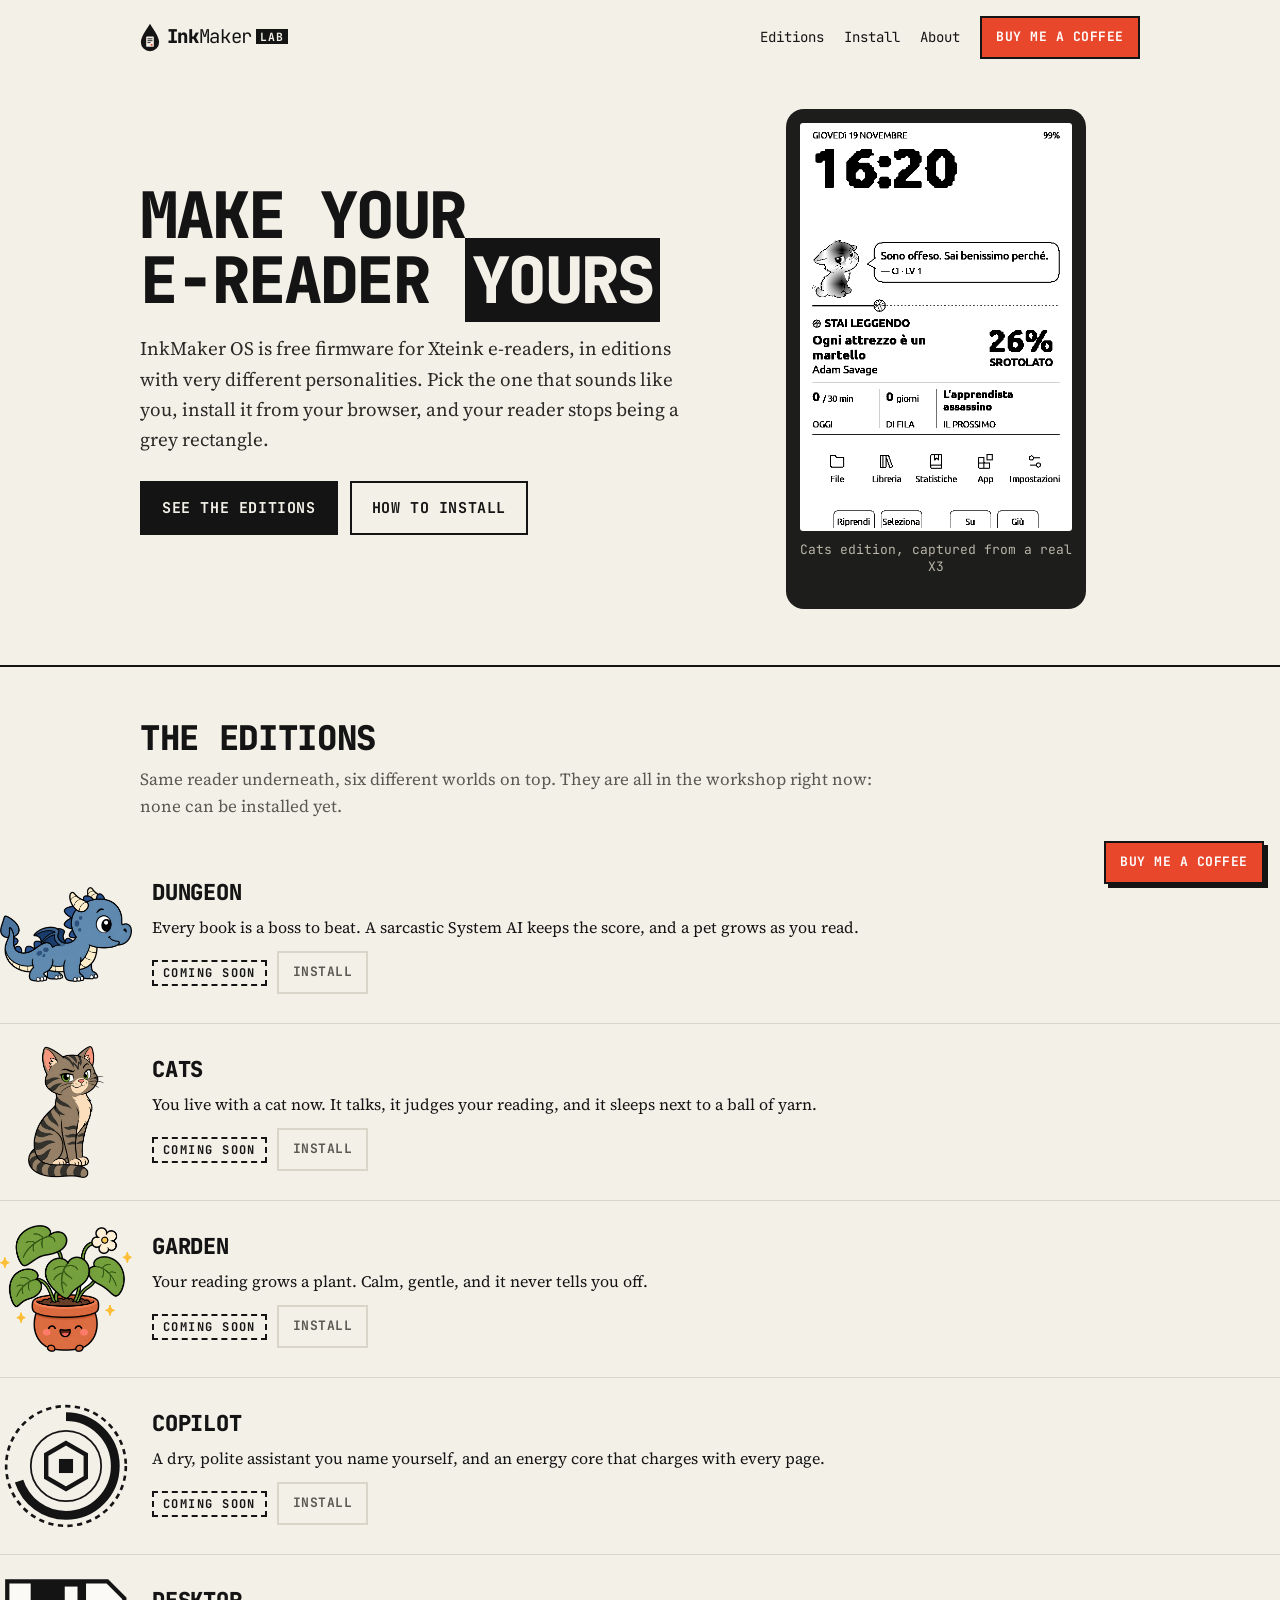
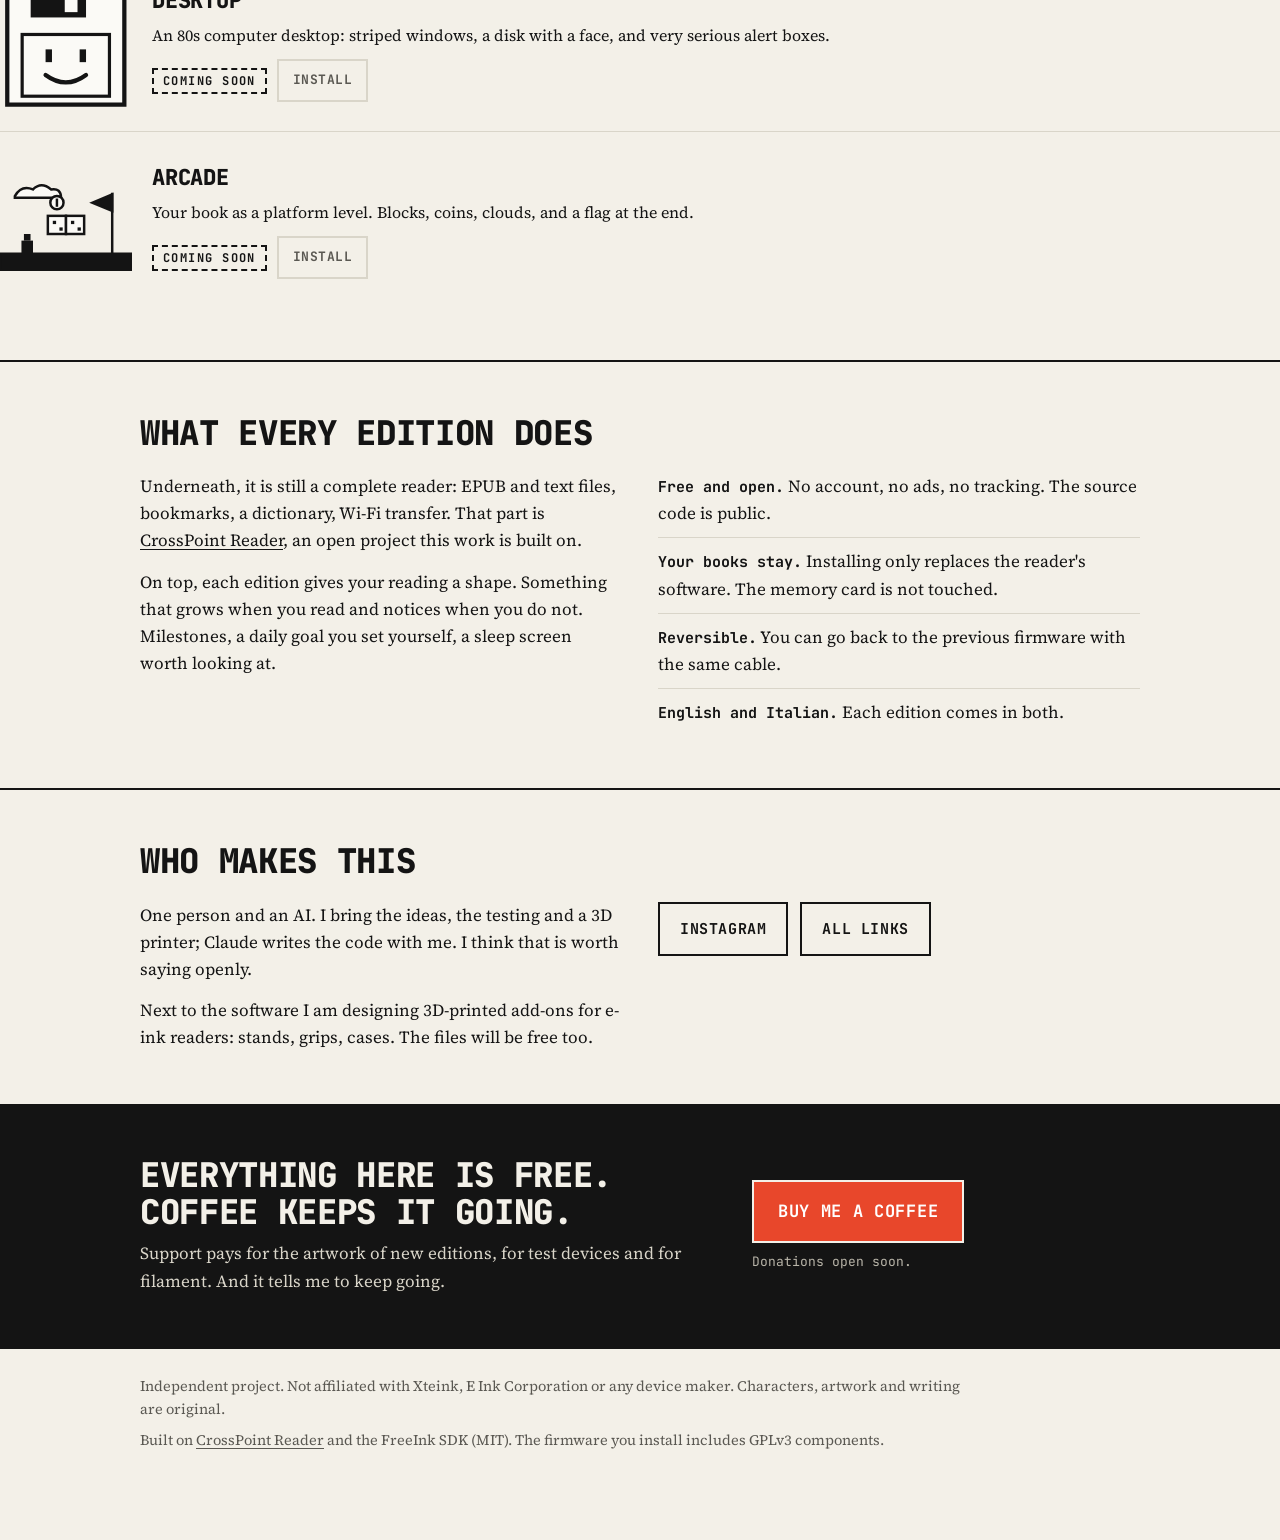
==== index.html @ 77ef28ae "Add files via upload" ====
<!doctype html>
<html lang="en">
<head>
<meta charset="utf-8">
<meta name="viewport" content="width=device-width, initial-scale=1">
<title>InkMaker Lab — free mods for e-ink readers</title>
<meta name="description" content="InkMaker Lab makes free, open firmware editions for Xteink e-readers: a pet that grows as you read, a cat with opinions, a plant, and more.">
<link rel="icon" type="image/svg+xml" href="brand/icon-dark.svg">
<link rel="stylesheet" href="brand/brand.css">
<link rel="stylesheet" href="brand/site.css">
</head>
<body data-home="">
<div class="wrap">
  <nav class="top">
    <a class="wm" href="./"><img src="brand/mark.svg" alt=""><span><b>Ink</b>Maker<span class="lab">Lab</span></span></a>
    <span class="links">
      <a class="hide-s" href="#editions">Editions</a>
      <a class="hide-s" href="flash.html">Install</a>
      <a class="hide-s" href="#about">About</a>
      <a class="btn red small" data-support href="#support">Buy me a coffee</a>
    </span>
  </nav>

  <div class="hero">
    <div>
      <h1>Make your e&#8209;reader <em>yours</em></h1>
      <p class="lead" style="margin-top:20px">InkMaker OS is free firmware for Xteink e-readers, in editions with very different personalities. Pick the one that sounds like you, install it from your browser, and your reader stops being a grey rectangle.</p>
      <div class="cta">
        <a class="btn" href="#editions">See the editions</a>
        <a class="btn ghost" href="flash.html">How to install</a>
      </div>
    </div>
    <figure class="device">
      <img src="img/schermo_cats.png" width="528" height="792" alt="The Cats edition home screen: a large clock, a kitten with a speech bubble saying it is offended, and the current book at 26 percent.">
      <figcaption style="color:#b9b5a9">Cats edition, captured from a real X3</figcaption>
    </figure>
  </div>
</div>

<section id="editions"><div class="wrap">
  <h2>The editions</h2>
  <p class="sub">Same reader underneath, six different worlds on top. They are all in the workshop right now: none can be installed yet.</p>
  <div class="editions" id="editions-list-wrap"><div id="editions" style="display:contents"></div></div>
</div></section>

<section><div class="wrap">
  <h2>What every edition does</h2>
  <div class="two">
    <div>
      <p>Underneath, it is still a complete reader: EPUB and text files, bookmarks, a dictionary, Wi-Fi transfer. That part is <a href="https://github.com/crosspoint-reader/crosspoint-reader">CrossPoint Reader</a>, an open project this work is built on.</p>
      <p>On top, each edition gives your reading a shape. Something that grows when you read and notices when you do not. Milestones, a daily goal you set yourself, a sleep screen worth looking at.</p>
    </div>
    <ul class="plain">
      <li><b>Free and open.</b> No account, no ads, no tracking. The source code is public.</li>
      <li><b>Your books stay.</b> Installing only replaces the reader's software. The memory card is not touched.</li>
      <li><b>Reversible.</b> You can go back to the previous firmware with the same cable.</li>
      <li><b>English and Italian.</b> Each edition comes in both.</li>
    </ul>
  </div>
</div></section>

<section id="about"><div class="wrap">
  <h2>Who makes this</h2>
  <div class="two">
    <div>
      <p>One person and an AI. I bring the ideas, the testing and a 3D printer; Claude writes the code with me. I think that is worth saying openly.</p>
      <p>Next to the software I am designing 3D-printed add-ons for e-ink readers: stands, grips, cases. The files will be free too.</p>
    </div>
    <div class="cta" style="display:flex;gap:12px;flex-wrap:wrap;align-content:start">
      <a class="btn ghost" data-link="instagram" href="#" hidden>Instagram</a>
      <a class="btn ghost" data-link="github" href="#" hidden>Source code</a>
      <a class="btn ghost" data-link="makerworld" href="#" hidden>3D prints</a>
      <a class="btn ghost" href="links/">All links</a>
    </div>
  </div>
</div></section>

<section class="support" id="support"><div class="wrap">
  <div>
    <h2>Everything here is free. Coffee keeps it going.</h2>
    <p>Support pays for the artwork of new editions, for test devices and for filament. And it tells me to keep going.</p>
  </div>
  <div>
    <a class="btn red" data-support href="#support">Buy me a coffee</a>
    <p class="note" data-support-note>Donations open soon.</p>
  </div>
</div></section>

<footer><div class="wrap">
  <p>Independent project. Not affiliated with Xteink, E Ink Corporation or any device maker. Characters, artwork and writing are original.</p>
  <p>Built on <a href="https://github.com/crosspoint-reader/crosspoint-reader">CrossPoint Reader</a> and the FreeInk SDK (MIT). The firmware you install includes GPLv3 components. <a data-link="github" href="#" hidden>The full source is public.</a></p>
</div></footer>

<a class="btn red small float" data-support href="#support">Buy me a coffee</a>

<script src="brand/links.js"></script>
<script src="brand/editions.js"></script>
<script src="brand/site.js"></script>
</body>
</html>
---- brand/brand.css ----
/* InkMaker Lab — brand tokens and shared pieces (site, link page, post templates).
   Source of truth: 03_SITO/brand/brand.css */
@import url("https://fonts.googleapis.com/css2?family=JetBrains+Mono:wght@400;700;800&family=Source+Serif+4:ital,opsz,wght@0,8..60,400;0,8..60,600;1,8..60,400&display=swap");

:root {
  --paper: #F3F0E8;   /* page background: unbleached paper */
  --card:  #FBFAF6;   /* raised surfaces */
  --ink:   #141414;   /* text, frames, title bands */
  --mid:   #5A5852;   /* secondary text */
  --soft:  #D9D5C9;
  --line:  #141414;   /* frames */   /* hairlines */
  --red:   #E8472B;   /* the second ink: one accent per view (support button, one pixel) */
  --red-text: #C2361C;/* red for small text on paper (contrast) */
  --mono: "JetBrains Mono", ui-monospace, "SF Mono", Menlo, Consolas, monospace;
  --serif: "Source Serif 4", Georgia, "Iowan Old Style", serif;
}

/* Wordmark: Ink (extra bold) + Maker (regular) + Lab (small inverted box), with the drop mark */
.wm { display:inline-flex; align-items:center; gap:.38em; font-family:var(--mono); font-weight:400;
      letter-spacing:-.02em; color:var(--ink); text-decoration:none; white-space:nowrap; }
.wm img { height:1.5em; width:auto; display:block; }
.wm b { font-weight:800; }
.wm.inv { color:var(--paper); }
/* "Lab": small inverted box after the name (same idea as the inverted word in headlines) */
.lab { display:inline-block; font-family:var(--mono); font-weight:700; font-size:.6em; letter-spacing:.08em;
       text-transform:uppercase; line-height:1; padding:.16em .34em .14em; margin-left:.4em; vertical-align:.2em;
       background:var(--ink); color:var(--paper); }
.wm.inv .lab { background:var(--paper); color:var(--ink); }

/* "System window": black title band over a framed card */
.win { border:2px solid var(--ink); background:var(--card); }
.win > header { background:var(--ink); color:var(--paper); font-family:var(--mono); font-size:13px; font-weight:700;
                letter-spacing:.12em; padding:6px 12px; text-transform:uppercase; display:flex; justify-content:space-between; gap:10px; }

.btn { display:inline-block; font-family:var(--mono); font-size:15px; font-weight:700; letter-spacing:.04em; text-transform:uppercase;
       text-decoration:none; padding:13px 20px; border:2px solid var(--ink); background:var(--ink); color:var(--paper); cursor:pointer; }
.btn.ghost { background:transparent; color:var(--ink); }
.btn.red { background:var(--red); border-color:var(--ink); color:#fff; }
.btn:hover { transform:translate(-1px,-1px); box-shadow:3px 3px 0 var(--ink); }
.px { display:inline-block; width:.55em; height:.55em; background:var(--red); vertical-align:baseline; }
---- brand/site.css ----
/* InkMaker Lab — layout of the site pages (index, flash). Tokens and shared pieces: brand.css */
* { box-sizing:border-box; }
[hidden] { display:none !important; }
html { scroll-behavior:smooth; }
body { margin:0; background:var(--paper); color:var(--ink); font:17px/1.6 var(--serif); -webkit-font-smoothing:antialiased; }
::selection { background:var(--ink); color:var(--paper); }
a { color:inherit; text-underline-offset:3px; }
:focus-visible { outline:3px solid var(--red); outline-offset:3px; }
.wrap { max-width:1040px; margin:0 auto; padding:0 20px; }
h1, h2, h3 { font-family:var(--mono); text-wrap:balance; margin:0; }
h1 { font-weight:800; font-size:clamp(36px, 6.4vw, 64px); line-height:1.02; letter-spacing:-.03em; text-transform:uppercase; }
h1 em { font-style:normal; background:var(--ink); color:var(--paper); padding:0 .12em; }
h2 { font-weight:800; font-size:clamp(24px, 3.4vw, 34px); line-height:1.1; letter-spacing:-.01em; text-transform:uppercase; }
h3 { font-weight:800; font-size:22px; letter-spacing:-.01em; text-transform:uppercase; }
p { margin:0; }
.lead { font-size:19px; max-width:33em; color:#2a2925; }
.sub { color:var(--mid); max-width:44em; margin-top:10px; }

nav.top { display:flex; align-items:center; justify-content:space-between; gap:14px; padding:16px 0; font-family:var(--mono); font-size:14px; }
nav.top .wm { font-size:19px; }
nav.top .links { display:flex; gap:20px; align-items:center; }
nav.top .links a { text-decoration:none; }
nav.top .links a:hover, nav.top .links a[aria-current="page"] { text-decoration:underline; text-decoration-thickness:2px; }
.btn.small { font-size:13px; padding:9px 14px; }

.hero { display:grid; grid-template-columns:1.15fr .85fr; gap:40px; align-items:center; padding:34px 0 56px; }
.hero > * { min-width:0; }
.hero .cta { display:flex; gap:12px; flex-wrap:wrap; margin-top:26px; }
.device { width:min(100%, 300px); margin:0 auto; background:#1d1d1b; padding:14px 14px 34px; border-radius:18px; }
.device img { display:block; width:100%; height:auto; image-rendering:auto; border-radius:3px; }
.device figcaption { font:400 13px var(--mono); color:var(--mid); text-align:center; margin-top:10px; }
figure { margin:0; }

section { padding:52px 0; border-top:2px solid var(--ink); }

/* Editions: a catalogue of rows, not a grid of cards */
.editions { margin-top:26px; display:grid; grid-template-columns:1fr 1fr; column-gap:36px; }
.ed { display:grid; grid-template-columns:132px 1fr; gap:20px; align-items:center; padding:22px 0; border-top:1px solid var(--soft); }
.ed:nth-child(-n+2) { border-top:0; }
.ed .art { height:132px; display:flex; align-items:center; justify-content:center; }
.ed .art img, .ed .art svg { max-width:100%; max-height:132px; width:auto; height:auto; display:block; }
.ed p { font-size:16px; line-height:1.45; margin-top:6px; }
.ed .row { display:flex; gap:10px; align-items:center; margin-top:12px; flex-wrap:wrap; }
.tag { display:inline-block; font:700 12px var(--mono); letter-spacing:.12em; text-transform:uppercase; border:2px dashed var(--ink); padding:3px 9px; }
.tag.ready { border-style:solid; background:var(--ink); color:var(--paper); }
.btn[aria-disabled="true"] { background:transparent; color:var(--mid); border-color:var(--soft); cursor:not-allowed; pointer-events:none; }

.two { display:grid; grid-template-columns:1fr 1fr; gap:36px; align-items:start; margin-top:22px; }
.two > * { min-width:0; }
.two p + p { margin-top:14px; }
ul.plain { list-style:none; margin:0; padding:0; }
ul.plain li { padding:10px 0; border-top:1px solid var(--soft); }
ul.plain li:first-child { border-top:0; padding-top:0; }
ul.plain b { font-family:var(--mono); font-size:15px; }

.support { background:var(--ink); color:var(--paper); border-top:0; }
.support .wrap { display:grid; grid-template-columns:1.2fr .8fr; gap:30px; align-items:center; }
.support h2 { color:var(--paper); }
.support p { color:#d9d5c9; margin-top:10px; max-width:34em; }
.support .btn.red { border-color:var(--paper); font-size:17px; padding:16px 24px; }
.support .note { font:400 13px var(--mono); color:#b9b5a9; margin-top:10px; }

/* The support button that follows you on every page */
.float { position:fixed; right:16px; bottom:16px; z-index:20; box-shadow:4px 4px 0 var(--ink); }

footer { border-top:2px solid var(--ink); padding:26px 0 80px; font-size:14.5px; color:var(--mid); }
footer p { max-width:58em; margin-bottom:8px; }

/* Install page */
.pick { display:grid; gap:10px; margin-top:14px; }
.pick.cols2 { grid-template-columns:1fr 1fr; }
.pick.cols3 { grid-template-columns:repeat(3, 1fr); }
.opt { position:relative; display:block; border:2px solid var(--ink); background:var(--card); padding:14px 16px; cursor:pointer; }
.opt input { position:absolute; opacity:0; inset:0; cursor:pointer; }
.opt b { font:800 17px var(--mono); text-transform:uppercase; display:block; }
.opt small { display:block; font-size:14px; color:var(--mid); line-height:1.35; margin-top:3px; }
.opt:has(input:checked) { background:var(--ink); color:var(--paper); }
.opt:has(input:checked) small { color:#d9d5c9; }
.opt:has(input:focus-visible) { outline:3px solid var(--red); outline-offset:3px; }
.opt:has(input:disabled) { border-style:dashed; background:transparent; color:var(--mid); cursor:not-allowed; }
.step { padding:28px 0; border-top:1px solid var(--soft); }
.step:first-of-type { border-top:0; padding-top:8px; }
.step h3 span { display:inline-block; background:var(--ink); color:var(--paper); padding:0 .4em; margin-right:.5em; }
.go { margin-top:18px; display:flex; gap:16px; align-items:center; flex-wrap:wrap; }
.go .msg { font-size:15.5px; color:var(--mid); max-width:30em; }
esp-web-install-button button { font:700 16px var(--mono); letter-spacing:.04em; text-transform:uppercase; padding:15px 24px; border:2px solid var(--ink); background:var(--ink); color:var(--paper); cursor:pointer; }
.callout { border:2px dashed var(--ink); padding:14px 16px; font-size:15.5px; margin-top:16px; }
.callout b { font-family:var(--mono); font-size:13.5px; letter-spacing:.06em; text-transform:uppercase; }
details { border-bottom:1px solid var(--soft); padding:12px 0; }
details summary { cursor:pointer; font:700 15.5px var(--mono); }
details p { margin:8px 0 2px; max-width:48em; }

@media (max-width:860px) {
  .hero, .two, .support .wrap, .editions { grid-template-columns:1fr; }
  .ed:nth-child(2) { border-top:1px solid var(--soft); }
  .pick.cols3 { grid-template-columns:1fr; }
  nav.top .links a.hide-s { display:none; }
  body { font-size:16.5px; }
  .ed { grid-template-columns:96px 1fr; gap:16px; }
  .ed .art { height:96px; } .ed .art img, .ed .art svg { max-height:96px; }
}
@media (max-width:520px) { .pick.cols2 { grid-template-columns:1fr; } }
@media (prefers-reduced-motion:reduce) { html { scroll-behavior:auto; } .btn:hover { transform:none; } }
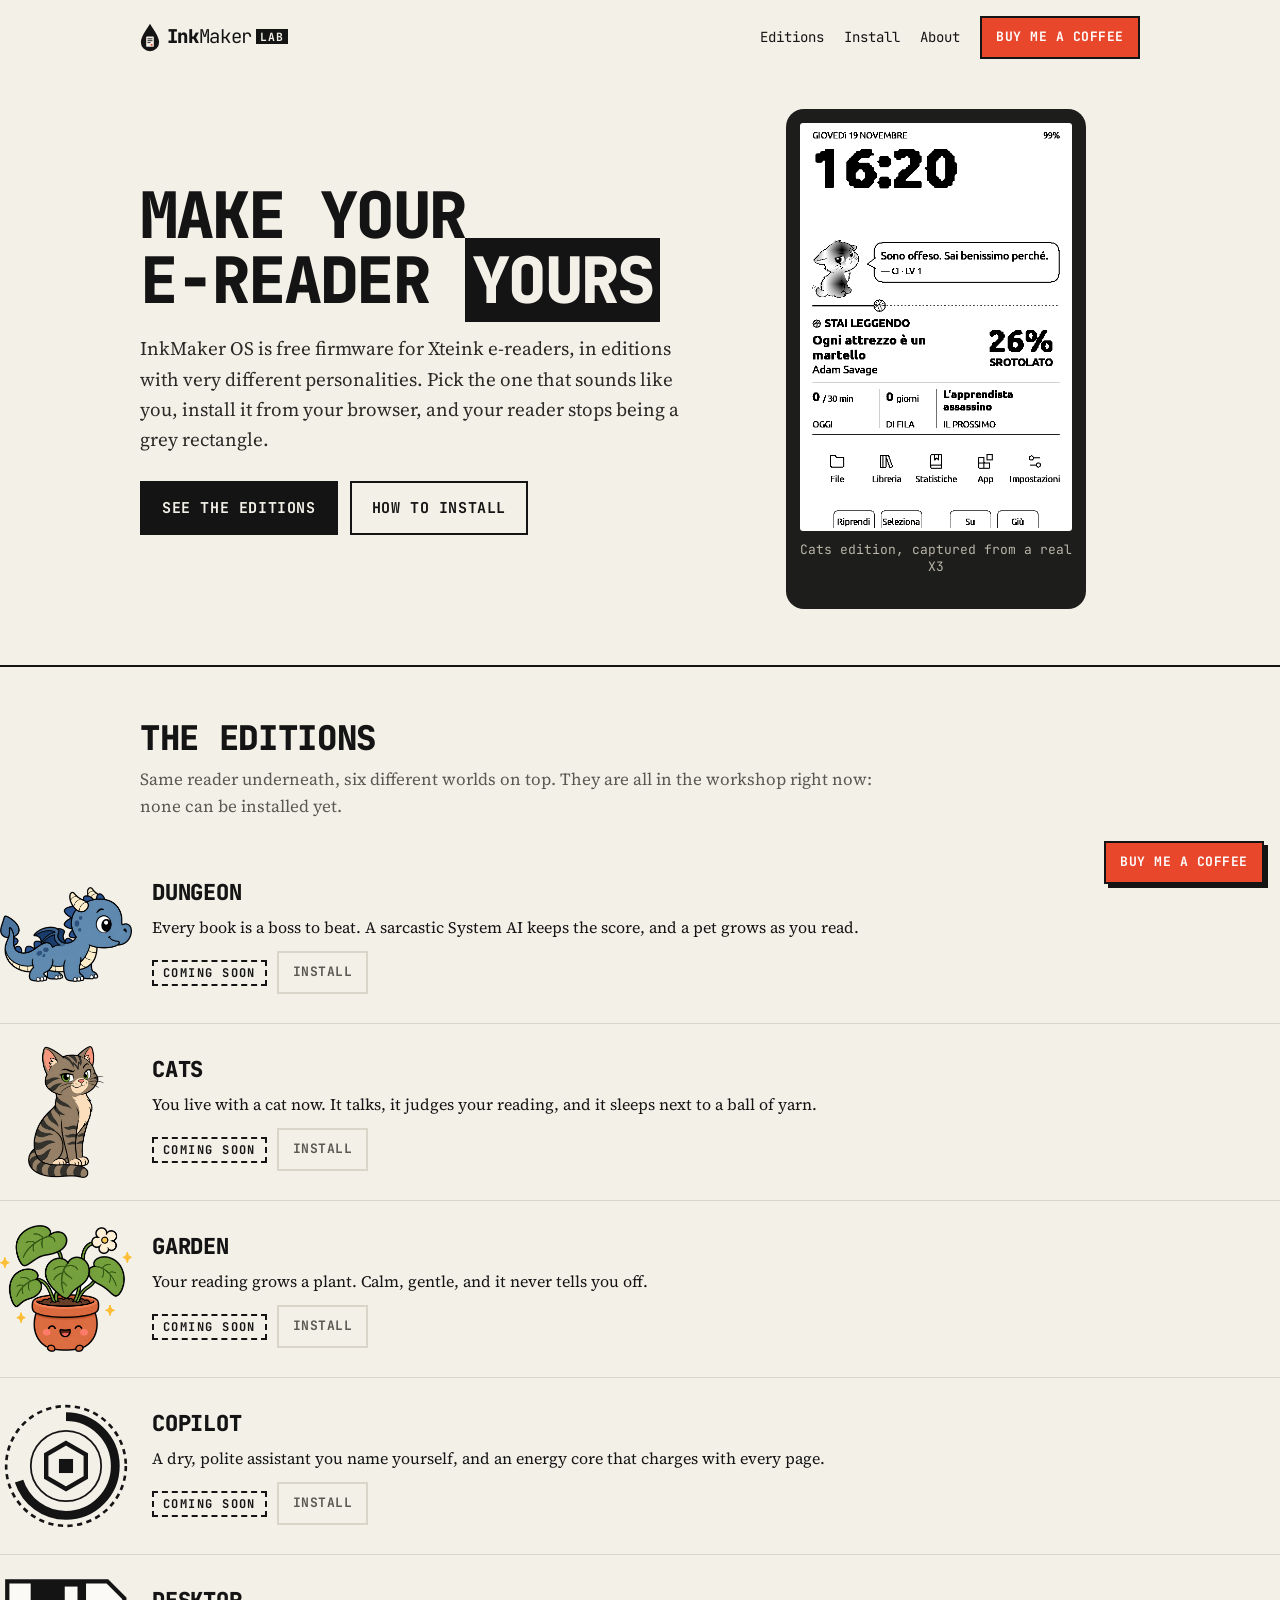
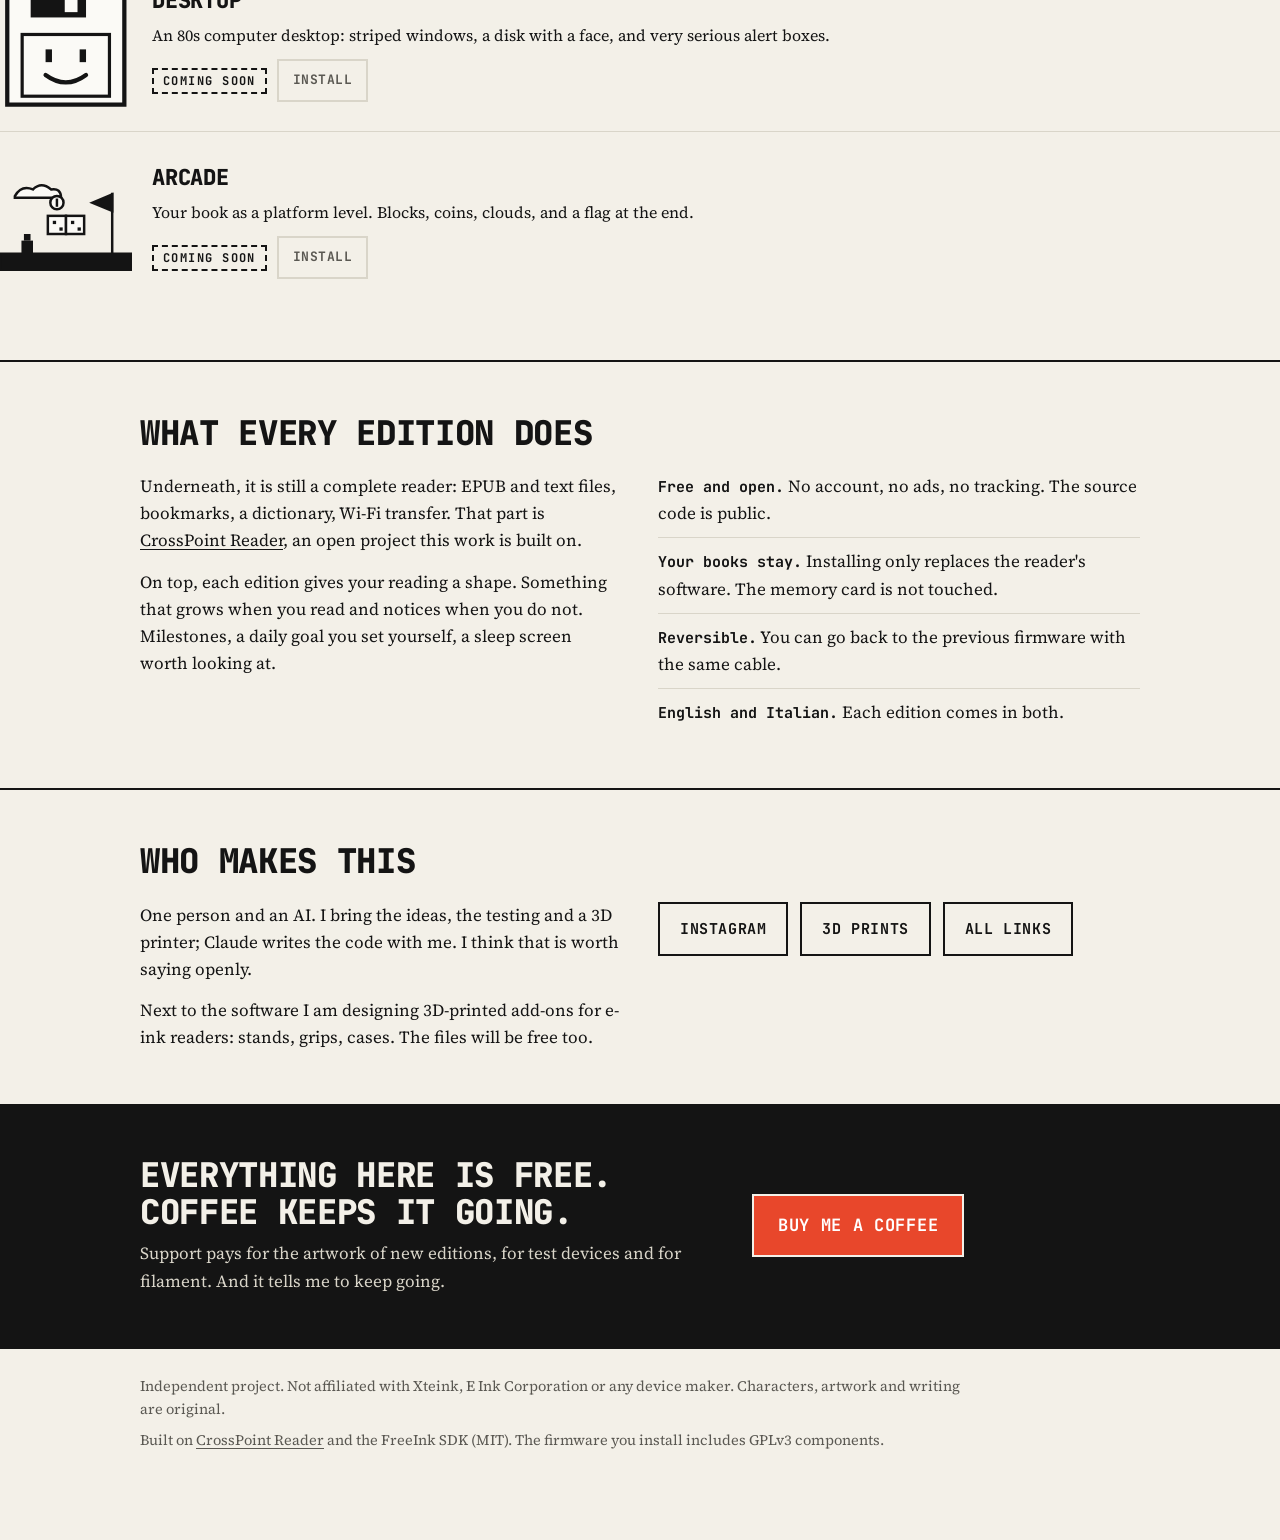
==== commit 6917028a: "Add files via upload" ====
--- a/index.html
+++ b/index.html
@@ -40,7 +40,7 @@
 <section id="editions"><div class="wrap">
   <h2>The editions</h2>
   <p class="sub">Same reader underneath, six different worlds on top. They are all in the workshop right now: none can be installed yet.</p>
-  <div class="editions" id="editions-list-wrap"><div id="editions" style="display:contents"></div></div>
+  <div class="editions" id="editions-list"></div>
 </div></section>
 
 <section><div class="wrap">
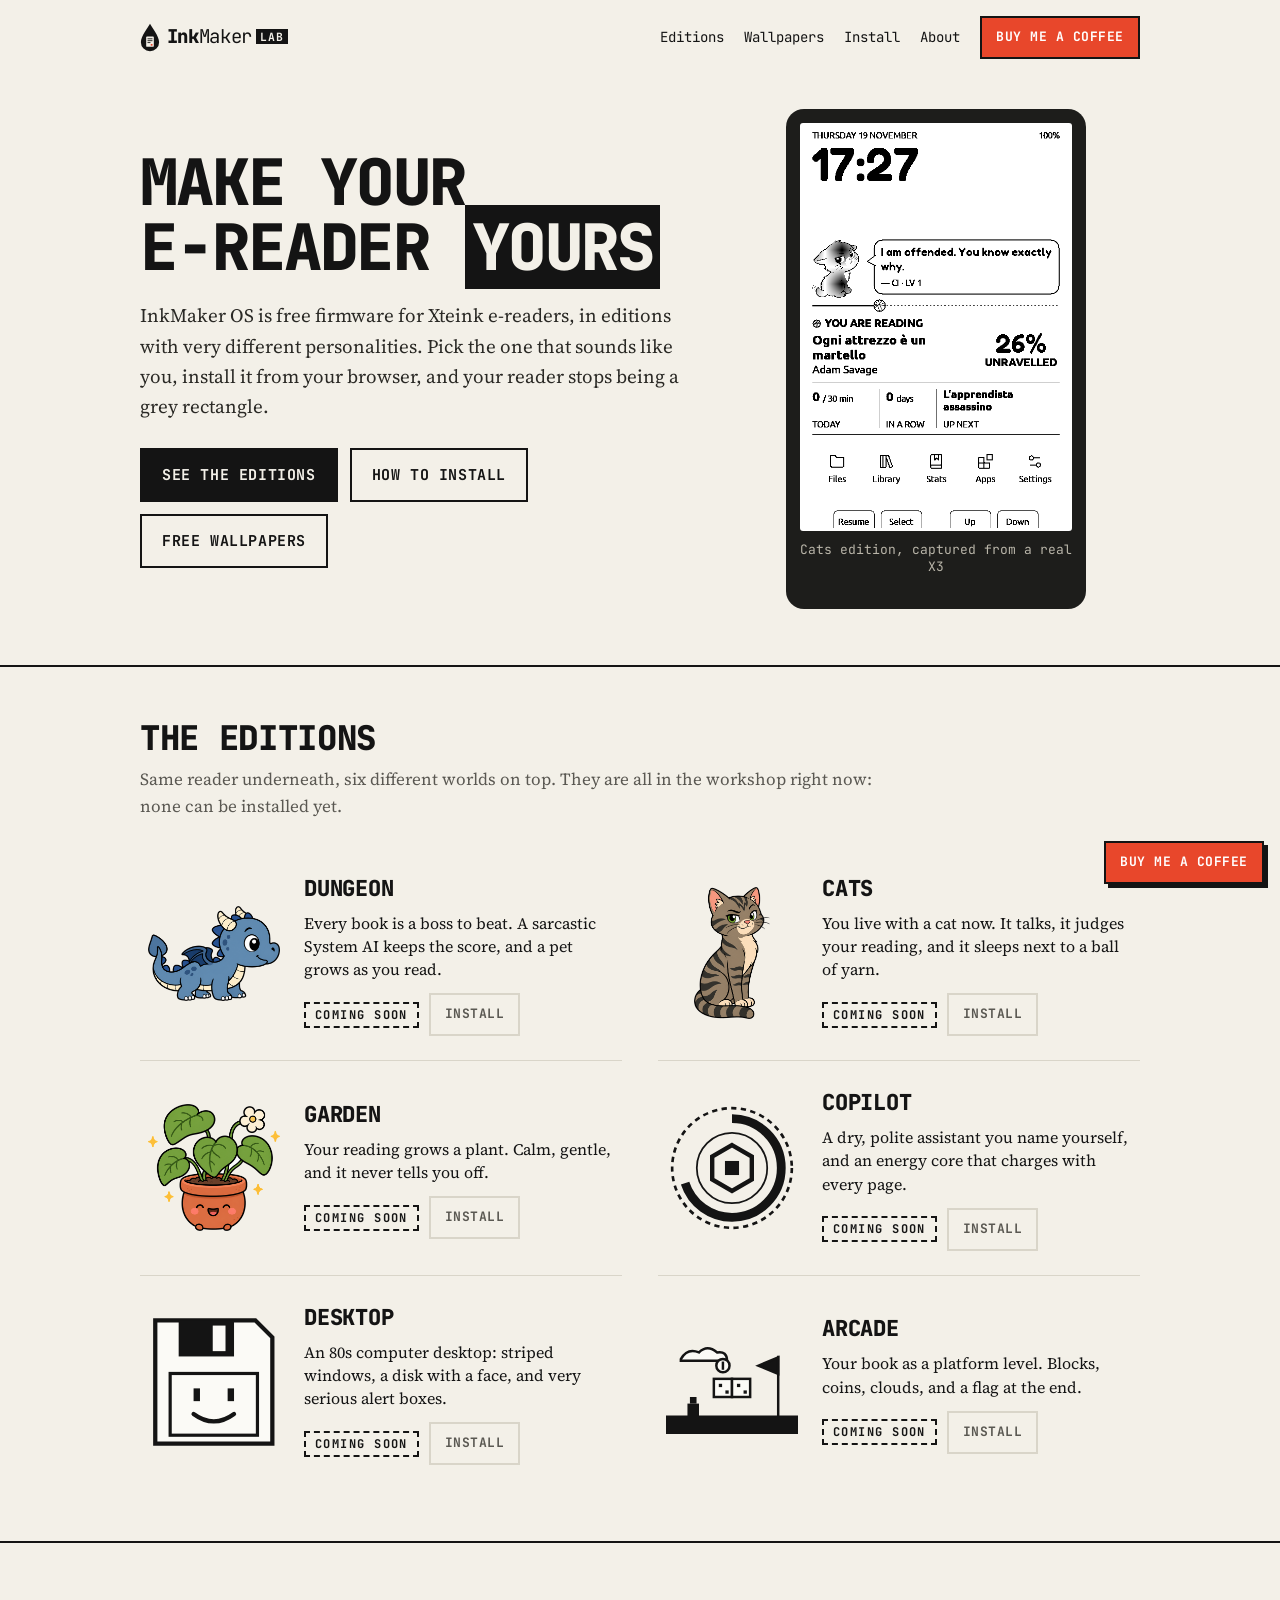
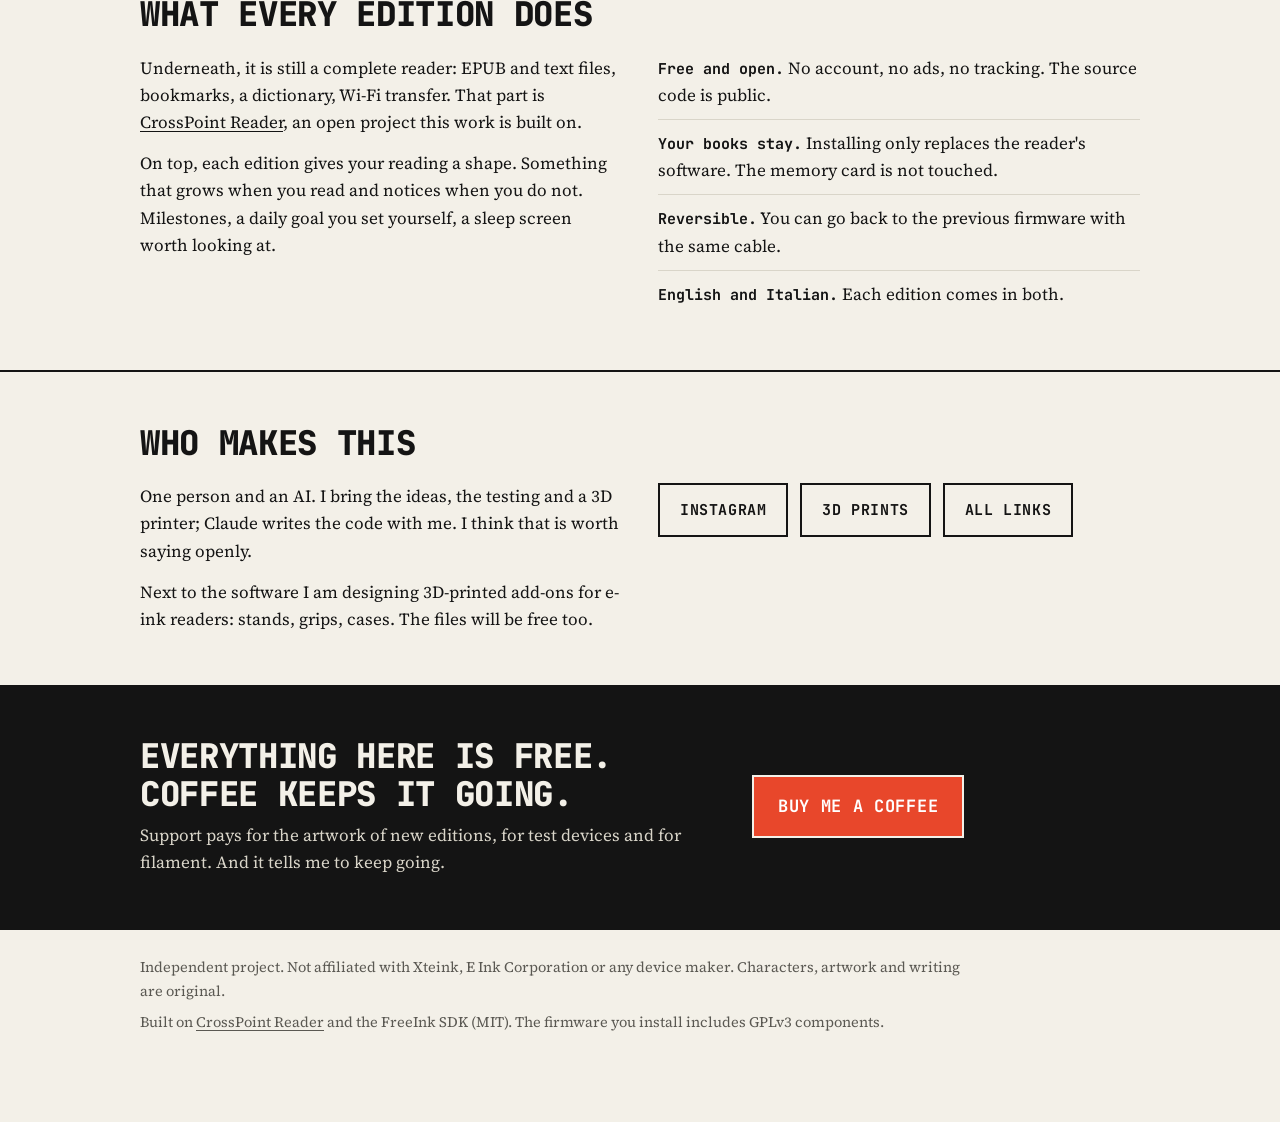
==== commit e6e31567: "Nuova sezione Wallpapers: 30 sfondi per Xteink X3" ====
--- a/index.html
+++ b/index.html
@@ -15,6 +15,7 @@
     <a class="wm" href="./"><img src="brand/mark.svg" alt=""><span><b>Ink</b>Maker<span class="lab">Lab</span></span></a>
     <span class="links">
       <a class="hide-s" href="#editions">Editions</a>
+      <a class="hide-s" href="wallpapers.html">Wallpapers</a>
       <a class="hide-s" href="flash.html">Install</a>
       <a class="hide-s" href="#about">About</a>
       <a class="btn red small" data-support href="#support">Buy me a coffee</a>
@@ -28,6 +29,7 @@
       <div class="cta">
         <a class="btn" href="#editions">See the editions</a>
         <a class="btn ghost" href="flash.html">How to install</a>
+        <a class="btn ghost" href="wallpapers.html">Free wallpapers</a>
       </div>
     </div>
     <figure class="device">
--- a/brand/site.css
+++ b/brand/site.css
@@ -35,7 +35,7 @@
 
 /* Editions: a catalogue of rows, not a grid of cards */
 .editions { margin-top:26px; display:grid; grid-template-columns:1fr 1fr; column-gap:36px; }
-.ed { display:grid; grid-template-columns:132px 1fr; gap:20px; align-items:center; padding:22px 0; border-top:1px solid var(--soft); }
+.ed { display:grid; grid-template-columns:132px 1fr; gap:24px; align-items:center; padding:24px 8px; border-top:1px solid var(--soft); }
 .ed:nth-child(-n+2) { border-top:0; }
 .ed .art { height:132px; display:flex; align-items:center; justify-content:center; }
 .ed .art img, .ed .art svg { max-width:100%; max-height:132px; width:auto; height:auto; display:block; }
@@ -101,3 +101,37 @@
 }
 @media (max-width:520px) { .pick.cols2 { grid-template-columns:1fr; } }
 @media (prefers-reduced-motion:reduce) { html { scroll-behavior:auto; } .btn:hover { transform:none; } }
+
+/* Wallpapers page */
+.wp-head { padding:26px 0 30px; }
+.wp-controls { display:grid; grid-template-columns:1.3fr 1fr; gap:28px; padding:24px 0; border-top:2px solid var(--ink); }
+.wp-controls fieldset { border:0; margin:0; padding:0; min-width:0; }
+.wp-controls legend { font:700 13px var(--mono); letter-spacing:.12em; text-transform:uppercase; padding:0; }
+.wp-controls .pick { margin-top:10px; }
+.wp-bar { display:flex; justify-content:space-between; align-items:center; gap:14px; flex-wrap:wrap; padding:16px 0 4px; border-top:1px solid var(--soft); }
+.chips { display:flex; gap:8px; flex-wrap:wrap; }
+.chip { font:700 13px var(--mono); letter-spacing:.06em; text-transform:uppercase; padding:7px 12px; border:2px solid var(--ink); background:transparent; color:var(--ink); cursor:pointer; }
+.chip[aria-pressed="true"] { background:var(--ink); color:var(--paper); }
+.chip:hover { box-shadow:2px 2px 0 var(--ink); }
+.wp-count { font:400 13px var(--mono); color:var(--mid); margin:8px 0 18px; }
+.wp-grid { display:grid; grid-template-columns:repeat(auto-fill, minmax(200px, 1fr)); gap:34px 26px; padding-bottom:56px; }
+.wp { min-width:0; }
+.wp .frame { display:block; background:#1d1d1b; padding:9px 9px 22px; border-radius:12px; transition:transform .15s; }
+.wp .frame:hover { transform:translateY(-3px); }
+.wp .frame img { display:block; width:100%; height:auto; border-radius:2px; background:#fff; }
+.wp .meta { display:flex; flex-direction:column; align-items:flex-start; gap:5px; margin-top:12px; min-height:62px; }
+.wp h3 { font-size:15px; letter-spacing:0; text-transform:none; }
+.wp .tag { font-size:10.5px; padding:2px 6px; border-width:1.5px; white-space:nowrap; }
+.wp .dl { display:flex; gap:8px; margin-top:10px; }
+.wp .dl .btn { flex:1; text-align:center; padding:8px 10px; }
+ol.steps { margin:0; padding:0; list-style:none; counter-reset:s; }
+ol.steps li { counter-increment:s; position:relative; padding:12px 0 12px 46px; border-top:1px solid var(--soft); }
+ol.steps li:first-child { border-top:0; padding-top:0; }
+ol.steps li::before { content:counter(s); position:absolute; left:0; top:10px; width:30px; height:30px; display:grid; place-items:center; background:var(--ink); color:var(--paper); font:800 15px var(--mono); }
+ol.steps li:first-child::before { top:-2px; }
+code { font:400 .9em var(--mono); background:var(--card); border:1px solid var(--soft); padding:0 .3em; }
+@media (max-width:860px) { .wp-controls { grid-template-columns:1fr; } }
+@media (max-width:520px) { .wp-grid { grid-template-columns:1fr 1fr; gap:24px 14px; } }
+@media (prefers-reduced-motion:reduce) { .wp .frame:hover { transform:none; } }
+.wp-controls .pick.cols2 { grid-template-columns:1fr 1fr; }
+@media (max-width:520px) { .wp-controls .opt { padding:10px 12px; } .wp-controls .opt b { font-size:15px; } .wp-head { padding:14px 0 22px; } }
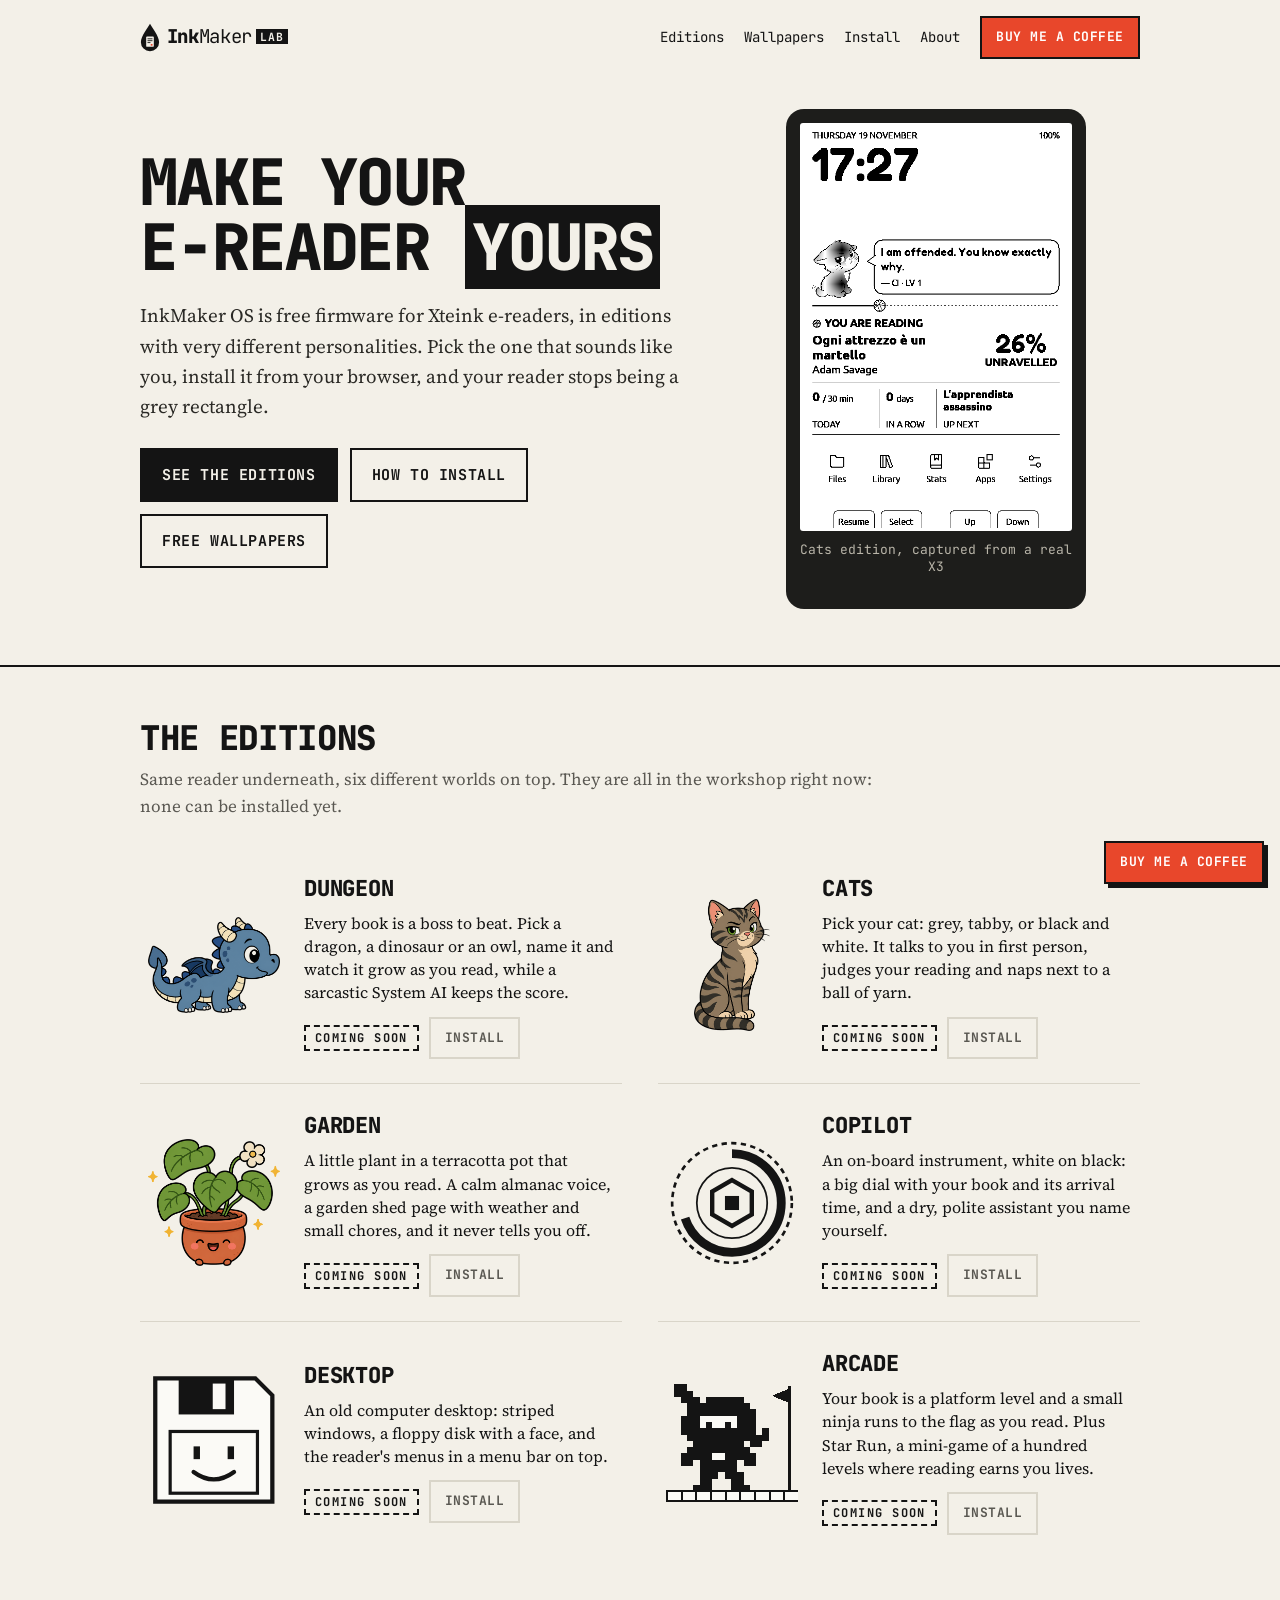
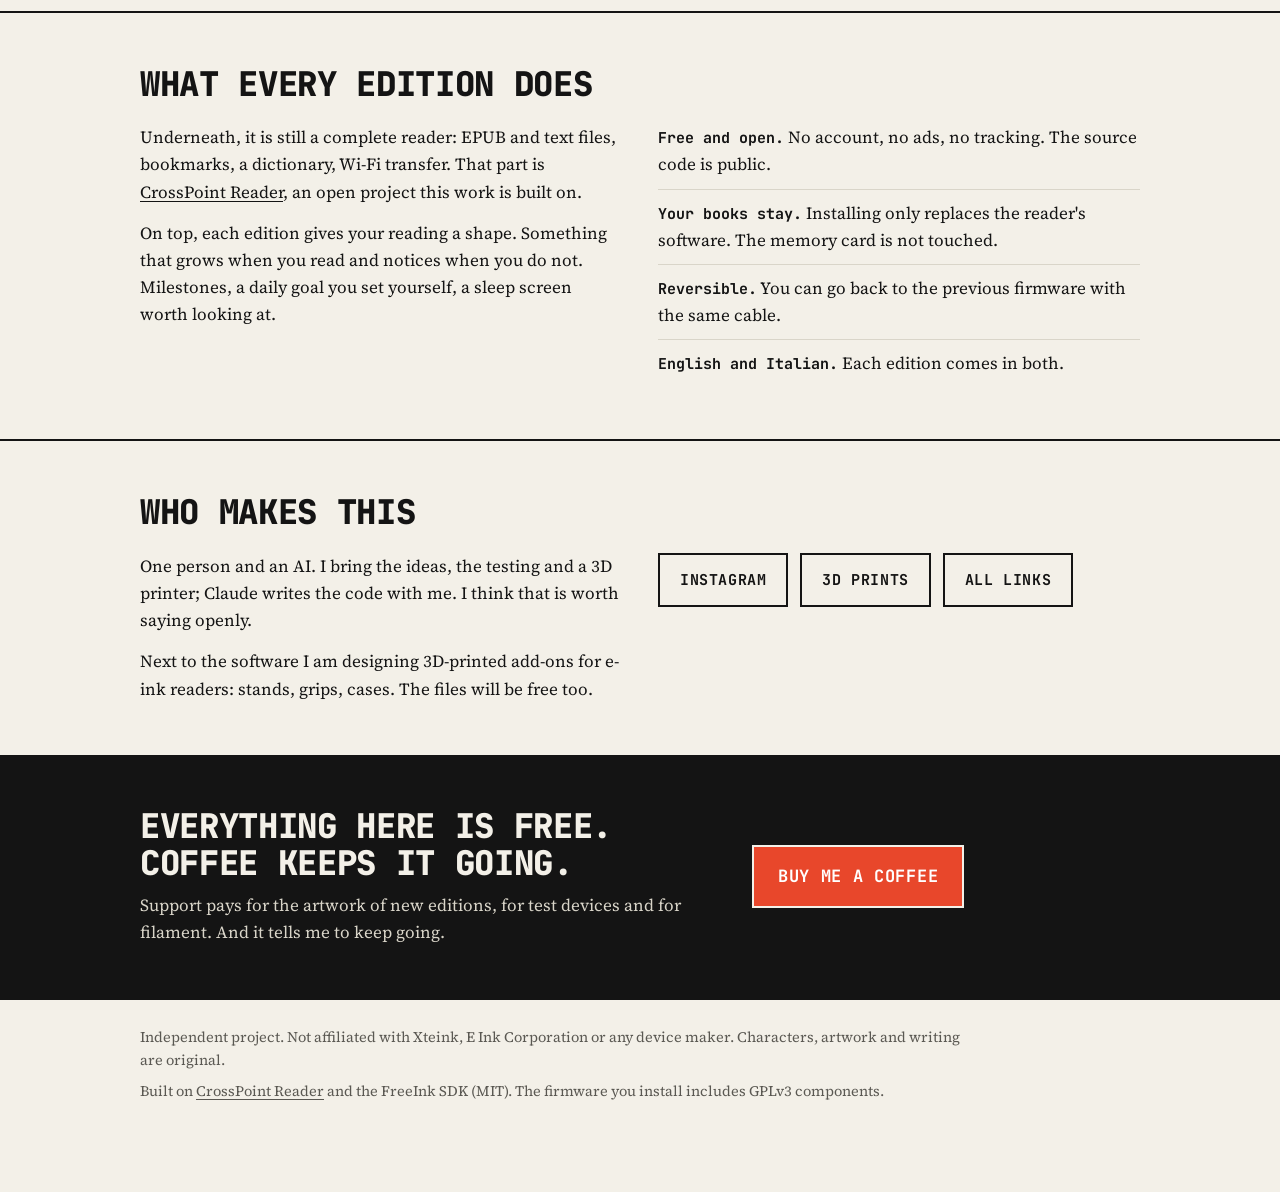
==== commit 373fb36b: "Wallpapers: firma InkMaker Lab, nuova mappa Dungeon e desktop anni 2000, tolti 3 sfondi; contatori p" ====
--- a/index.html
+++ b/index.html
@@ -96,6 +96,7 @@
 <a class="btn red small float" data-support href="#support">Buy me a coffee</a>
 
 <script src="brand/links.js"></script>
+<script src="brand/stats.js"></script>
 <script src="brand/editions.js"></script>
 <script src="brand/site.js"></script>
 </body>
--- a/brand/site.css
+++ b/brand/site.css
@@ -39,6 +39,7 @@
 .ed:nth-child(-n+2) { border-top:0; }
 .ed .art { height:132px; display:flex; align-items:center; justify-content:center; }
 .ed .art img, .ed .art svg { max-width:100%; max-height:132px; width:auto; height:auto; display:block; }
+.ed .art img { mix-blend-mode:multiply; } /* screen captures have a white background */
 .ed p { font-size:16px; line-height:1.45; margin-top:6px; }
 .ed .row { display:flex; gap:10px; align-items:center; margin-top:12px; flex-wrap:wrap; }
 .tag { display:inline-block; font:700 12px var(--mono); letter-spacing:.12em; text-transform:uppercase; border:2px dashed var(--ink); padding:3px 9px; }
@@ -108,7 +109,9 @@
 .wp-controls fieldset { border:0; margin:0; padding:0; min-width:0; }
 .wp-controls legend { font:700 13px var(--mono); letter-spacing:.12em; text-transform:uppercase; padding:0; }
 .wp-controls .pick { margin-top:10px; }
-.wp-bar { display:flex; justify-content:space-between; align-items:center; gap:14px; flex-wrap:wrap; padding:16px 0 4px; border-top:1px solid var(--soft); }
+.wp-bar { display:flex; align-items:center; gap:14px; flex-wrap:wrap; padding:18px 0 4px; border-top:1px solid var(--soft); }
+.wp-label { font:700 13px var(--mono); letter-spacing:.12em; text-transform:uppercase; }
+.chip .n { font-weight:400; opacity:.65; margin-left:2px; }
 .chips { display:flex; gap:8px; flex-wrap:wrap; }
 .chip { font:700 13px var(--mono); letter-spacing:.06em; text-transform:uppercase; padding:7px 12px; border:2px solid var(--ink); background:transparent; color:var(--ink); cursor:pointer; }
 .chip[aria-pressed="true"] { background:var(--ink); color:var(--paper); }
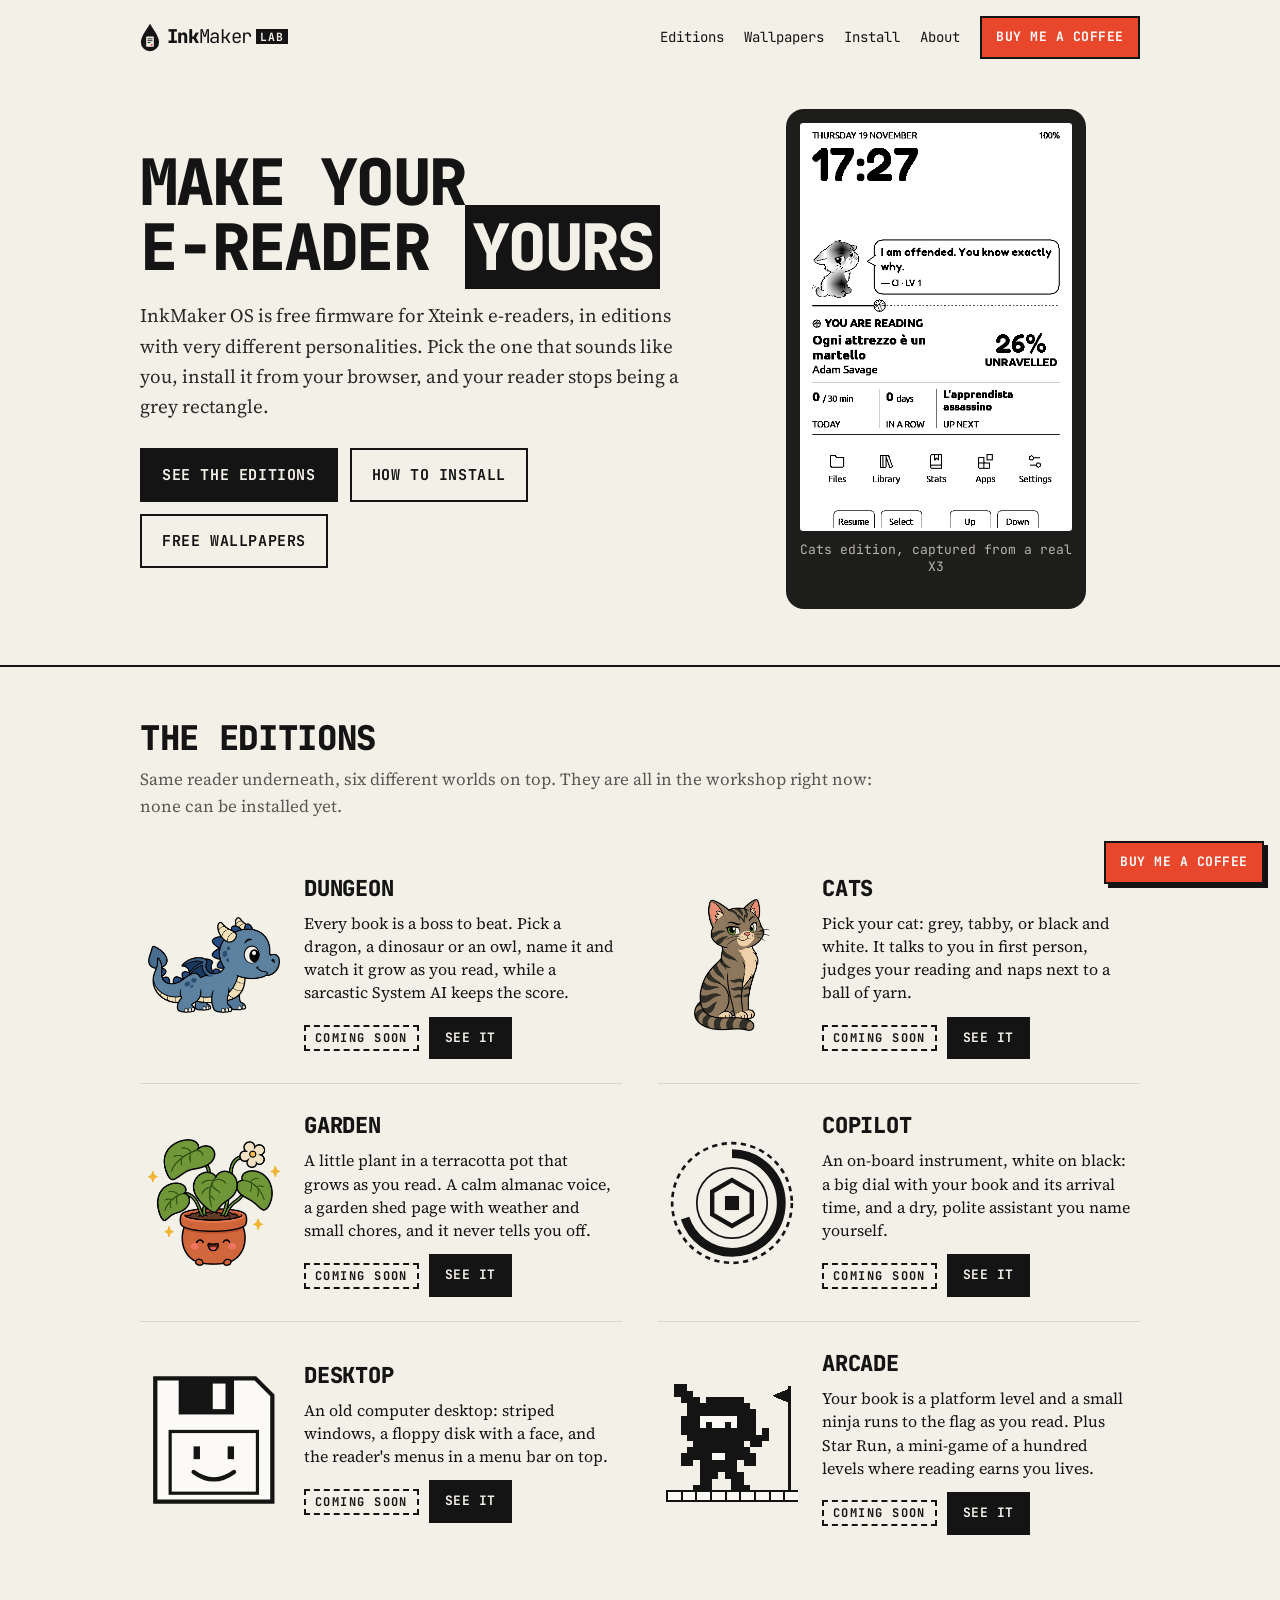
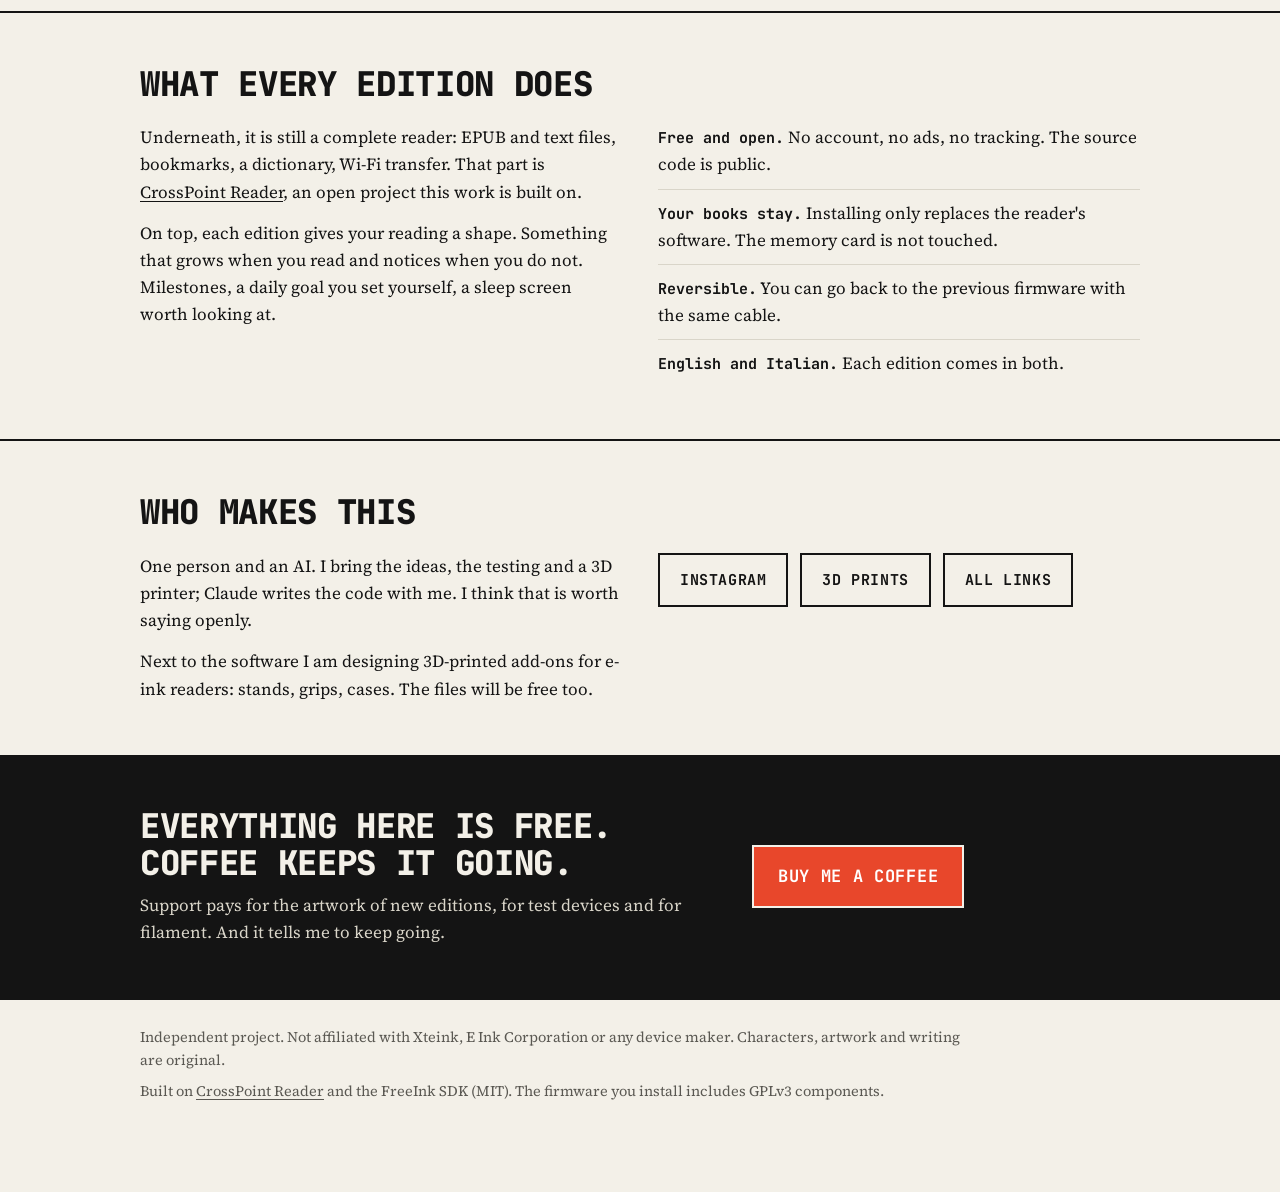
==== commit 7a073850: "Pagine delle singole edizioni con le schermate vere dell'X3; installazione legata ai file presenti" ====
--- a/index.html
+++ b/index.html
@@ -6,8 +6,8 @@
 <title>InkMaker Lab — free mods for e-ink readers</title>
 <meta name="description" content="InkMaker Lab makes free, open firmware editions for Xteink e-readers: a pet that grows as you read, a cat with opinions, a plant, and more.">
 <link rel="icon" type="image/svg+xml" href="brand/icon-dark.svg">
-<link rel="stylesheet" href="brand/brand.css">
-<link rel="stylesheet" href="brand/site.css">
+<link rel="stylesheet" href="brand/brand.css?v=e82a3b9a">
+<link rel="stylesheet" href="brand/site.css?v=e07f1845">
 </head>
 <body data-home="">
 <div class="wrap">
@@ -95,9 +95,9 @@
 
 <a class="btn red small float" data-support href="#support">Buy me a coffee</a>
 
-<script src="brand/links.js"></script>
-<script src="brand/stats.js"></script>
-<script src="brand/editions.js"></script>
-<script src="brand/site.js"></script>
+<script src="brand/links.js?v=be529c7a"></script>
+<script src="brand/stats.js?v=5b1cbf52"></script>
+<script src="brand/editions.js?v=e28bb3c6"></script>
+<script src="brand/site.js?v=7d512b0b"></script>
 </body>
 </html>
--- a/brand/site.css
+++ b/brand/site.css
@@ -138,3 +138,46 @@
 @media (prefers-reduced-motion:reduce) { .wp .frame:hover { transform:none; } }
 .wp-controls .pick.cols2 { grid-template-columns:1fr 1fr; }
 @media (max-width:520px) { .wp-controls .opt { padding:10px 12px; } .wp-controls .opt b { font-size:15px; } .wp-head { padding:14px 0 22px; } }
+
+/* Edition pages (edition.html?e=<id>) */
+.crumbs { font:700 13px var(--mono); letter-spacing:.06em; text-transform:uppercase; margin:6px 0 0; }
+.crumbs a { text-decoration:none; }
+.crumbs a:hover { text-decoration:underline; }
+.kicker { font:700 13px var(--mono); letter-spacing:.12em; text-transform:uppercase; color:var(--red-text); margin-bottom:14px; }
+.ed-hero { display:grid; grid-template-columns:1.3fr .7fr; gap:40px; align-items:center; padding:22px 0 56px; }
+.ed-hero > * { min-width:0; }
+.ed-hero .cta { display:flex; gap:12px; flex-wrap:wrap; margin-top:26px; }
+.ed-hero-art { display:flex; align-items:center; justify-content:center; padding:24px; }
+.ed-hero-art img, .ed-hero-art svg { width:100%; max-width:260px; max-height:260px; height:auto; mix-blend-mode:multiply; }
+.shots { display:grid; grid-template-columns:repeat(5, minmax(0, 1fr)); gap:22px; margin-top:26px; }
+.shot .device { width:100%; padding:9px 9px 24px; border-radius:12px; }
+.shot figcaption { font-size:14.5px; line-height:1.4; color:var(--mid); margin-top:12px; }
+.shot figcaption b { display:block; font:700 13px var(--mono); letter-spacing:.08em; text-transform:uppercase; color:var(--ink); margin-bottom:3px; }
+.cast { display:flex; gap:22px; flex-wrap:wrap; margin:14px 0 6px; }
+.cast figure { width:132px; }
+.cast .art { height:120px; display:flex; align-items:center; justify-content:center; }
+.cast .art img, .cast .art svg { max-width:100%; max-height:120px; width:auto; height:auto; mix-blend-mode:multiply; }
+.cast figcaption { font-size:14px; line-height:1.35; color:var(--mid); margin-top:8px; }
+.cast figcaption b { display:block; font:700 13px var(--mono); letter-spacing:.06em; text-transform:uppercase; color:var(--ink); }
+.others { display:grid; grid-template-columns:repeat(5, minmax(0, 1fr)); gap:14px; margin-top:22px; }
+.other { display:flex; flex-direction:column; align-items:center; gap:10px; padding:16px 10px; border:2px solid var(--ink); background:var(--card); text-decoration:none; }
+.other:hover { transform:translate(-1px,-1px); box-shadow:4px 4px 0 var(--ink); }
+.other .art { height:72px; display:flex; align-items:center; justify-content:center; }
+.other .art img, .other .art svg { max-height:72px; max-width:100%; width:auto; height:auto; mix-blend-mode:multiply; }
+.other b { font:800 15px var(--mono); text-transform:uppercase; }
+.ed h3 a { text-decoration:none; }
+.ed h3 a:hover { text-decoration:underline; text-decoration-thickness:2px; }
+@media (max-width:1000px) { .shots { grid-template-columns:repeat(3, minmax(0, 1fr)); } }
+@media (max-width:860px) {
+  .ed-hero { grid-template-columns:1fr; padding-bottom:36px; }
+  .ed-hero-art { order:-1; justify-content:flex-start; padding:8px 0 0; }
+  .ed-hero-art img, .ed-hero-art svg { max-width:150px; max-height:150px; }
+  .others { grid-template-columns:repeat(3, minmax(0, 1fr)); }
+}
+@media (max-width:520px) {
+  .shots { display:flex; overflow-x:auto; scroll-snap-type:x mandatory; gap:16px; padding-bottom:10px; margin-right:-20px; }
+  .shot { flex:0 0 68%; scroll-snap-align:start; }
+  .others { grid-template-columns:repeat(2, minmax(0, 1fr)); }
+}
+.other .art svg { height:72px; width:auto; max-width:100%; }
+.cast .art svg { height:110px; width:auto; max-width:100%; }
